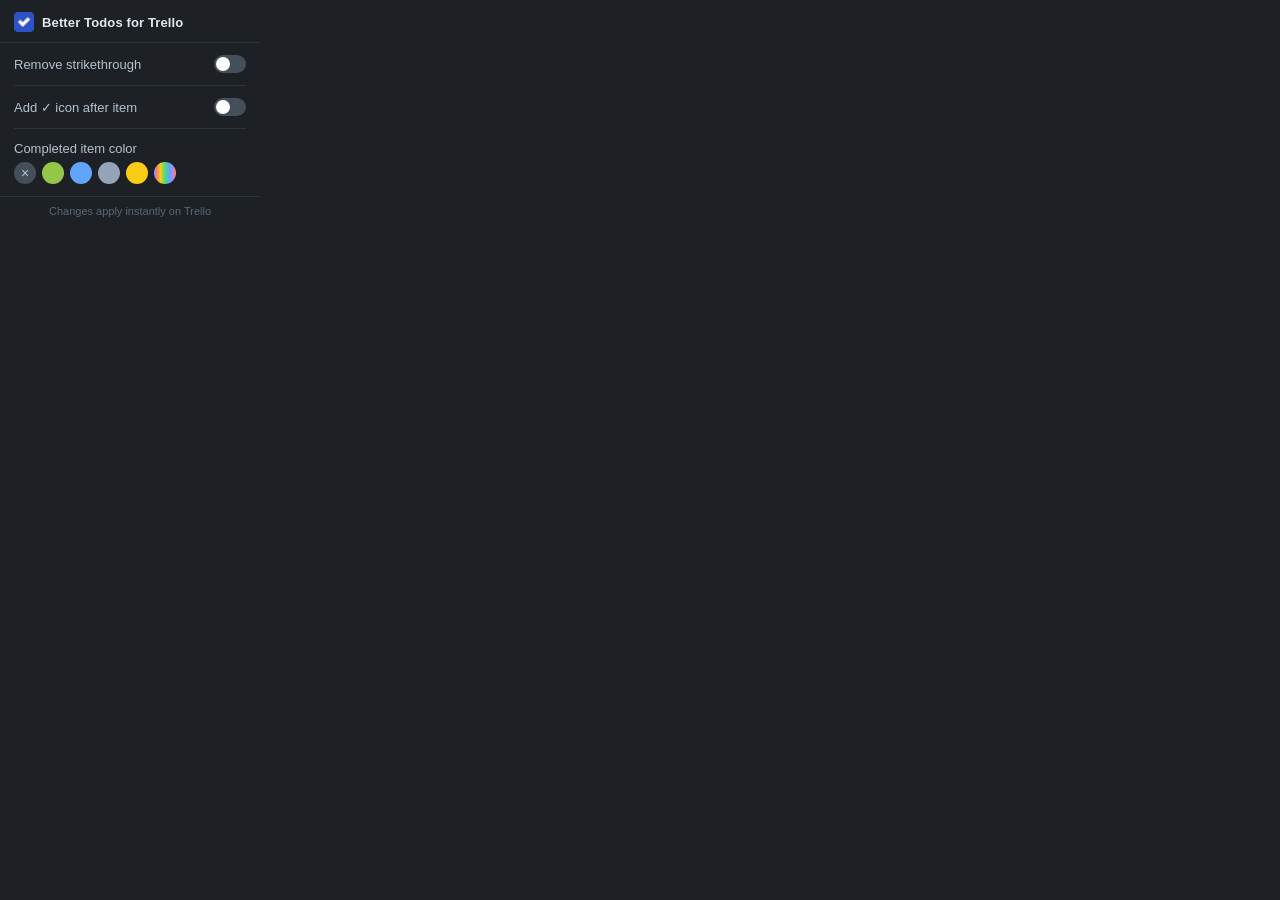
==== extension/popup.html @ e6802f70 "Remove Trello Power-Up, keep Chrome extension only" ====
<!doctype html>
<html lang="en">
    <head>
        <meta charset="utf-8" />
        <meta name="viewport" content="width=device-width, initial-scale=1" />
        <title>Better Todos for Trello</title>
        <style>
            *,
            *::before,
            *::after {
                box-sizing: border-box;
                margin: 0;
                padding: 0;
            }

            body {
                width: 260px;
                font-family:
                    ui-sans-serif,
                    -apple-system,
                    BlinkMacSystemFont,
                    'Segoe UI',
                    sans-serif;
                font-size: 13px;
                background: #1d2125;
                color: #b6c2cf;
            }

            header {
                display: flex;
                align-items: center;
                gap: 8px;
                padding: 12px 14px 10px;
                border-bottom: 1px solid #2c333a;
            }

            header img {
                width: 20px;
                height: 20px;
            }

            header h1 {
                font-size: 13px;
                font-weight: 600;
                color: #e2e8f0;
                letter-spacing: 0.01em;
            }

            .settings {
                padding: 0 14px;
                display: flex;
                flex-direction: column;
            }

            .row {
                display: flex;
                align-items: center;
                justify-content: space-between;
                gap: 10px;
                padding: 12px 0;
                border-bottom: 1px solid #2c333a;
            }

            .row:last-child {
                border-bottom: none;
            }

            .row > label:not(.toggle) {
                flex: 1;
                color: #b6c2cf;
                cursor: pointer;
                user-select: none;
            }

            /* Toggle switch */
            .toggle {
                position: relative;
                width: 32px;
                height: 18px;
                flex-shrink: 0;
            }
            .toggle input {
                opacity: 0;
                width: 0;
                height: 0;
                position: absolute;
            }
            .toggle-track {
                position: absolute;
                inset: 0;
                background: #454f59;
                border-radius: 18px;
                cursor: pointer;
                transition: background 0.2s;
            }
            .toggle-track::after {
                content: '';
                position: absolute;
                top: 2px;
                left: 2px;
                width: 14px;
                height: 14px;
                background: #fff;
                border-radius: 50%;
                transition: transform 0.2s;
            }
            .toggle input:checked + .toggle-track {
                background: #579dff;
            }
            .toggle input:checked + .toggle-track::after {
                transform: translateX(14px);
            }

            /* Color swatches */
            .color-row {
                flex-direction: column;
                align-items: flex-start;
                gap: 6px;
            }
            .color-row > label {
                margin-bottom: 0;
            }

            .swatches {
                display: flex;
                gap: 6px;
                flex-wrap: wrap;
            }

            .swatch {
                width: 22px;
                height: 22px;
                border-radius: 50%;
                border: 2px solid transparent;
                cursor: pointer;
                transition:
                    border-color 0.15s,
                    transform 0.15s;
            }
            .swatch:hover {
                transform: scale(1.15);
            }
            .swatch.active {
                border-color: #fff;
            }
            .swatch[data-color=''] {
                background: #454f59;
                position: relative;
            }
            .swatch[data-color='']::after {
                content: '×';
                position: absolute;
                inset: 0;
                display: flex;
                align-items: center;
                justify-content: center;
                font-size: 14px;
                color: #b6c2cf;
                line-height: 1;
                display: grid;
                place-items: center;
            }

            .swatch-custom {
                background: linear-gradient(
                    to right,
                    #f87171,
                    #facc15,
                    #4ade80,
                    #60a5fa,
                    #c084fc
                );
                position: relative;
                overflow: hidden;
            }
            .swatch-custom input[type='color'] {
                position: absolute;
                inset: 0;
                opacity: 0;
                width: 100%;
                height: 100%;
                cursor: pointer;
                border: none;
                padding: 0;
            }

            footer {
                padding: 8px 14px;
                border-top: 1px solid #2c333a;
                font-size: 11px;
                color: #596773;
                text-align: center;
            }

            #saved {
                display: none;
                font-size: 11px;
                color: #579dff;
                text-align: center;
                padding: 8px 14px;
            }
        </style>
    </head>
    <body>
        <header>
            <img src="icons/icon-16.png" alt="" />
            <h1>Better Todos for Trello</h1>
        </header>

        <div class="settings">
            <div class="row">
                <label for="noStrikethrough">Remove strikethrough</label>
                <label class="toggle">
                    <input type="checkbox" id="noStrikethrough" />
                    <span class="toggle-track"></span>
                </label>
            </div>

            <div class="row">
                <label for="showCheckIcon">Add ✓ icon after item</label>
                <label class="toggle">
                    <input type="checkbox" id="showCheckIcon" />
                    <span class="toggle-track"></span>
                </label>
            </div>

            <div class="row color-row">
                <label>Completed item color</label>
                <div class="swatches">
                    <div class="swatch" data-color="" title="Default"></div>
                    <div
                        class="swatch"
                        data-color="#94c748"
                        style="background: #94c748"
                        title="Green"></div>
                    <div
                        class="swatch"
                        data-color="#60a5fa"
                        style="background: #60a5fa"
                        title="Blue"></div>
                    <div
                        class="swatch"
                        data-color="#94a3b8"
                        style="background: #94a3b8"
                        title="Grey"></div>
                    <div
                        class="swatch"
                        data-color="#facc15"
                        style="background: #facc15"
                        title="Yellow"></div>
                    <div
                        class="swatch swatch-custom"
                        title="Custom color"
                        id="customSwatch">
                        <input type="color" id="customColor" value="#94c748" />
                    </div>
                </div>
            </div>
        </div>

        <div id="saved">Saved</div>

        <footer>Changes apply instantly on Trello</footer>

        <script src="popup.js"></script>
    </body>
</html>
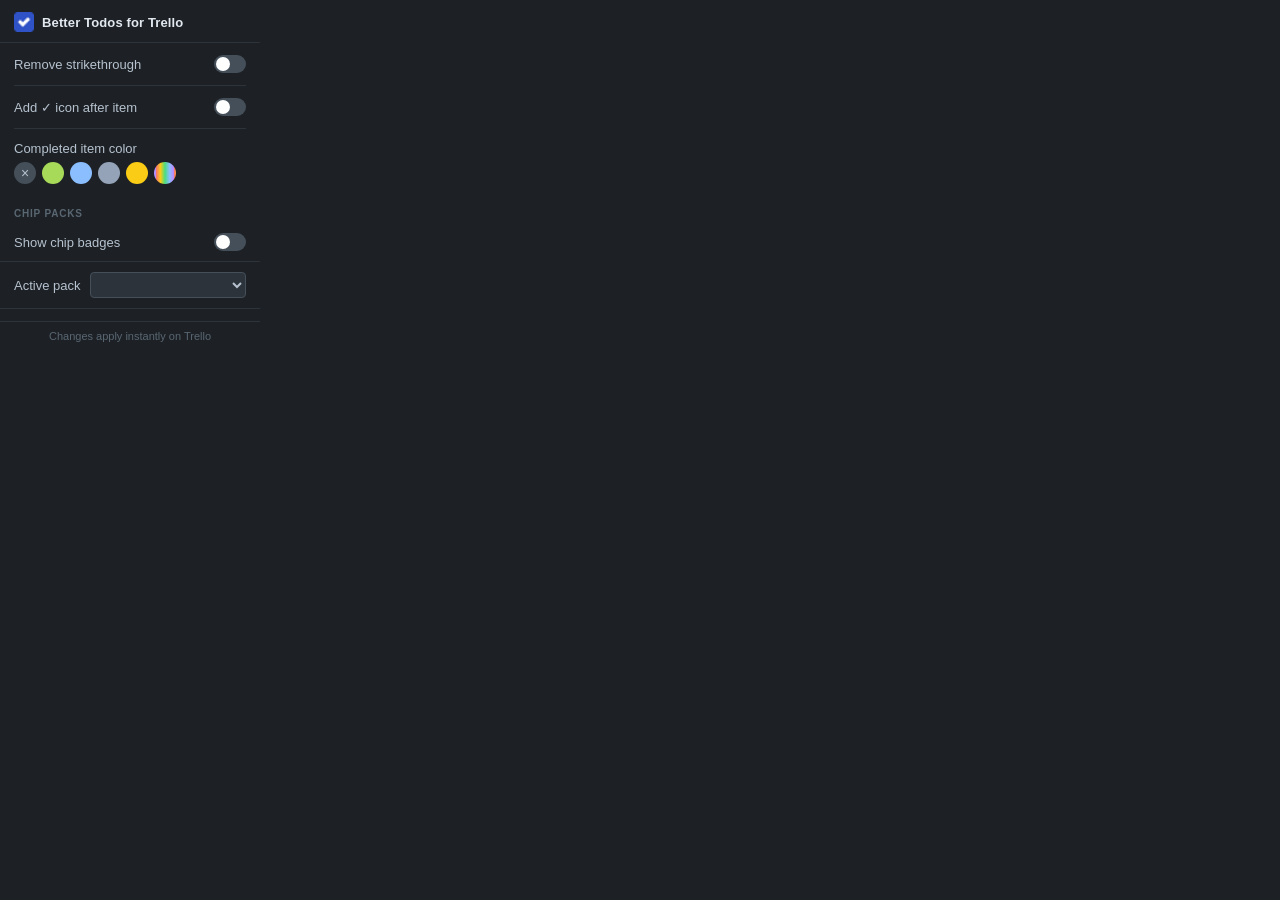
==== commit 001ab796: "Add chip packs feature - Add chips.json with QA, Agile, and Opinion packs - Detect [tag] syntax in t" ====
--- a/extension/popup.html
+++ b/extension/popup.html
@@ -4,202 +4,7 @@
         <meta charset="utf-8" />
         <meta name="viewport" content="width=device-width, initial-scale=1" />
         <title>Better Todos for Trello</title>
-        <style>
-            *,
-            *::before,
-            *::after {
-                box-sizing: border-box;
-                margin: 0;
-                padding: 0;
-            }
-
-            body {
-                width: 260px;
-                font-family:
-                    ui-sans-serif,
-                    -apple-system,
-                    BlinkMacSystemFont,
-                    'Segoe UI',
-                    sans-serif;
-                font-size: 13px;
-                background: #1d2125;
-                color: #b6c2cf;
-            }
-
-            header {
-                display: flex;
-                align-items: center;
-                gap: 8px;
-                padding: 12px 14px 10px;
-                border-bottom: 1px solid #2c333a;
-            }
-
-            header img {
-                width: 20px;
-                height: 20px;
-            }
-
-            header h1 {
-                font-size: 13px;
-                font-weight: 600;
-                color: #e2e8f0;
-                letter-spacing: 0.01em;
-            }
-
-            .settings {
-                padding: 0 14px;
-                display: flex;
-                flex-direction: column;
-            }
-
-            .row {
-                display: flex;
-                align-items: center;
-                justify-content: space-between;
-                gap: 10px;
-                padding: 12px 0;
-                border-bottom: 1px solid #2c333a;
-            }
-
-            .row:last-child {
-                border-bottom: none;
-            }
-
-            .row > label:not(.toggle) {
-                flex: 1;
-                color: #b6c2cf;
-                cursor: pointer;
-                user-select: none;
-            }
-
-            /* Toggle switch */
-            .toggle {
-                position: relative;
-                width: 32px;
-                height: 18px;
-                flex-shrink: 0;
-            }
-            .toggle input {
-                opacity: 0;
-                width: 0;
-                height: 0;
-                position: absolute;
-            }
-            .toggle-track {
-                position: absolute;
-                inset: 0;
-                background: #454f59;
-                border-radius: 18px;
-                cursor: pointer;
-                transition: background 0.2s;
-            }
-            .toggle-track::after {
-                content: '';
-                position: absolute;
-                top: 2px;
-                left: 2px;
-                width: 14px;
-                height: 14px;
-                background: #fff;
-                border-radius: 50%;
-                transition: transform 0.2s;
-            }
-            .toggle input:checked + .toggle-track {
-                background: #579dff;
-            }
-            .toggle input:checked + .toggle-track::after {
-                transform: translateX(14px);
-            }
-
-            /* Color swatches */
-            .color-row {
-                flex-direction: column;
-                align-items: flex-start;
-                gap: 6px;
-            }
-            .color-row > label {
-                margin-bottom: 0;
-            }
-
-            .swatches {
-                display: flex;
-                gap: 6px;
-                flex-wrap: wrap;
-            }
-
-            .swatch {
-                width: 22px;
-                height: 22px;
-                border-radius: 50%;
-                border: 2px solid transparent;
-                cursor: pointer;
-                transition:
-                    border-color 0.15s,
-                    transform 0.15s;
-            }
-            .swatch:hover {
-                transform: scale(1.15);
-            }
-            .swatch.active {
-                border-color: #fff;
-            }
-            .swatch[data-color=''] {
-                background: #454f59;
-                position: relative;
-            }
-            .swatch[data-color='']::after {
-                content: '×';
-                position: absolute;
-                inset: 0;
-                display: flex;
-                align-items: center;
-                justify-content: center;
-                font-size: 14px;
-                color: #b6c2cf;
-                line-height: 1;
-                display: grid;
-                place-items: center;
-            }
-
-            .swatch-custom {
-                background: linear-gradient(
-                    to right,
-                    #f87171,
-                    #facc15,
-                    #4ade80,
-                    #60a5fa,
-                    #c084fc
-                );
-                position: relative;
-                overflow: hidden;
-            }
-            .swatch-custom input[type='color'] {
-                position: absolute;
-                inset: 0;
-                opacity: 0;
-                width: 100%;
-                height: 100%;
-                cursor: pointer;
-                border: none;
-                padding: 0;
-            }
-
-            footer {
-                padding: 8px 14px;
-                border-top: 1px solid #2c333a;
-                font-size: 11px;
-                color: #596773;
-                text-align: center;
-            }
-
-            #saved {
-                display: none;
-                font-size: 11px;
-                color: #579dff;
-                text-align: center;
-                padding: 8px 14px;
-            }
-        </style>
+        <link rel="stylesheet" href="popup.css" />
     </head>
     <body>
         <header>
@@ -230,13 +35,13 @@
                     <div class="swatch" data-color="" title="Default"></div>
                     <div
                         class="swatch"
-                        data-color="#94c748"
-                        style="background: #94c748"
+                        data-color="#a6da58"
+                        style="background: #a6da58"
                         title="Green"></div>
                     <div
                         class="swatch"
-                        data-color="#60a5fa"
-                        style="background: #60a5fa"
+                        data-color="#8abeff"
+                        style="background: #8abeff"
                         title="Blue"></div>
                     <div
                         class="swatch"
@@ -252,11 +57,28 @@
                         class="swatch swatch-custom"
                         title="Custom color"
                         id="customSwatch">
-                        <input type="color" id="customColor" value="#94c748" />
+                        <input type="color" id="customColor" value="#a6da58" />
                     </div>
                 </div>
             </div>
         </div>
+
+        <div class="section-heading">Chip Packs</div>
+
+        <div class="chip-pack-row">
+            <label for="chipsEnabled">Show chip badges</label>
+            <label class="toggle">
+                <input type="checkbox" id="chipsEnabled" />
+                <span class="toggle-track"></span>
+            </label>
+        </div>
+
+        <div class="chip-pack-row">
+            <label for="chipPack">Active pack</label>
+            <select id="chipPack"></select>
+        </div>
+
+        <div class="chip-list" id="chipList"></div>
 
         <div id="saved">Saved</div>
 
--- a/extension/popup.css
+++ b/extension/popup.css
@@ -0,0 +1,316 @@
+*,
+*::before,
+*::after {
+    box-sizing: border-box;
+    margin: 0;
+    padding: 0;
+}
+
+body {
+    width: 260px;
+    font-family:
+        ui-sans-serif,
+        -apple-system,
+        BlinkMacSystemFont,
+        'Segoe UI',
+        sans-serif;
+    font-size: 13px;
+    background: #1d2125;
+    color: #b6c2cf;
+}
+
+header {
+    display: flex;
+    align-items: center;
+    gap: 8px;
+    padding: 12px 14px 10px;
+    border-bottom: 1px solid #2c333a;
+}
+
+header img {
+    width: 20px;
+    height: 20px;
+}
+
+header h1 {
+    font-size: 13px;
+    font-weight: 600;
+    color: #e2e8f0;
+    letter-spacing: 0.01em;
+}
+
+.settings {
+    padding: 0 14px;
+    display: flex;
+    flex-direction: column;
+}
+
+.row {
+    display: flex;
+    align-items: center;
+    justify-content: space-between;
+    gap: 10px;
+    padding: 12px 0;
+    border-bottom: 1px solid #2c333a;
+}
+
+.row:last-child {
+    border-bottom: none;
+}
+
+.row > label:not(.toggle) {
+    flex: 1;
+    color: #b6c2cf;
+    cursor: pointer;
+    user-select: none;
+}
+
+/* Toggle switch */
+.toggle {
+    position: relative;
+    width: 32px;
+    height: 18px;
+    flex-shrink: 0;
+}
+
+.toggle input {
+    opacity: 0;
+    width: 0;
+    height: 0;
+    position: absolute;
+}
+
+.toggle-track {
+    position: absolute;
+    inset: 0;
+    background: #454f59;
+    border-radius: 18px;
+    cursor: pointer;
+    transition: background 0.2s;
+}
+
+.toggle-track::after {
+    content: '';
+    position: absolute;
+    top: 2px;
+    left: 2px;
+    width: 14px;
+    height: 14px;
+    background: #fff;
+    border-radius: 50%;
+    transition: transform 0.2s;
+}
+
+.toggle input:checked + .toggle-track {
+    background: #579dff;
+}
+
+.toggle input:checked + .toggle-track::after {
+    transform: translateX(14px);
+}
+
+/* Color swatches */
+.color-row {
+    flex-direction: column;
+    align-items: flex-start;
+    gap: 6px;
+}
+
+.color-row > label {
+    margin-bottom: 0;
+}
+
+.swatches {
+    display: flex;
+    gap: 6px;
+    flex-wrap: wrap;
+}
+
+.swatch {
+    width: 22px;
+    height: 22px;
+    border-radius: 50%;
+    border: 2px solid transparent;
+    cursor: pointer;
+    transition:
+        border-color 0.15s,
+        transform 0.15s;
+}
+
+.swatch:hover {
+    transform: scale(1.15);
+}
+
+.swatch.active {
+    border-color: #fff;
+}
+
+.swatch[data-color=''] {
+    background: #454f59;
+    position: relative;
+}
+
+.swatch[data-color='']::after {
+    content: '×';
+    position: absolute;
+    inset: 0;
+    display: grid;
+    place-items: center;
+    font-size: 14px;
+    color: #b6c2cf;
+    line-height: 1;
+}
+
+.swatch-custom {
+    background: linear-gradient(
+        to right,
+        #f87171,
+        #facc15,
+        #4ade80,
+        #8abeff,
+        #c084fc
+    );
+    position: relative;
+    overflow: hidden;
+}
+
+.swatch-custom input[type='color'] {
+    position: absolute;
+    inset: 0;
+    opacity: 0;
+    width: 100%;
+    height: 100%;
+    cursor: pointer;
+    border: none;
+    padding: 0;
+}
+
+footer {
+    padding: 8px 14px;
+    border-top: 1px solid #2c333a;
+    font-size: 11px;
+    color: #596773;
+    text-align: center;
+}
+
+#saved {
+    display: none;
+    font-size: 11px;
+    color: #579dff;
+    text-align: center;
+    padding: 8px 14px;
+}
+
+/* Chip section */
+.section-heading {
+    font-size: 10px;
+    font-weight: 700;
+    letter-spacing: 0.08em;
+    text-transform: uppercase;
+    color: #596773;
+    padding: 12px 14px 4px;
+}
+
+.chip-pack-row {
+    display: flex;
+    align-items: center;
+    justify-content: space-between;
+    gap: 10px;
+    padding: 10px 14px;
+    border-bottom: 1px solid #2c333a;
+}
+
+.chip-pack-row > label {
+    color: #b6c2cf;
+    white-space: nowrap;
+}
+
+#chipPack {
+    flex: 1;
+    background: #2c333a;
+    color: #b6c2cf;
+    border: 1px solid #454f59;
+    border-radius: 4px;
+    padding: 4px 6px;
+    font-size: 12px;
+    cursor: pointer;
+    text-align: right;
+}
+
+#chipPack:focus {
+    outline: 2px solid #579dff;
+    outline-offset: 1px;
+}
+
+.chip-list {
+    padding: 4px 14px 8px;
+}
+
+.chip-list-row {
+    display: flex;
+    align-items: center;
+    gap: 8px;
+    padding: 5px 0;
+    border-bottom: 1px solid #2c333a;
+}
+
+.chip-list-row:last-child {
+    border-bottom: none;
+}
+
+.chip-preview {
+    display: inline-flex;
+    align-items: center;
+    padding: 1px 8px;
+    border-radius: 20px;
+    font-size: 11px;
+    font-weight: 700;
+    line-height: 1.6;
+    letter-spacing: 0.03em;
+    min-width: 56px;
+    justify-content: center;
+}
+
+.chip-color-btn {
+    position: relative;
+    width: 20px;
+    height: 20px;
+    border-radius: 50%;
+    border: 2px solid transparent;
+    cursor: pointer;
+    flex-shrink: 0;
+    transition:
+        border-color 0.15s,
+        transform 0.15s;
+    margin-left: auto;
+}
+
+.chip-color-btn:hover {
+    transform: scale(1.15);
+    border-color: #fff;
+}
+
+.chip-color-btn input[type='color'] {
+    position: absolute;
+    inset: 0;
+    opacity: 0;
+    width: 100%;
+    height: 100%;
+    cursor: pointer;
+    border: none;
+    padding: 0;
+}
+
+.chip-reset {
+    background: none;
+    border: none;
+    color: #596773;
+    font-size: 11px;
+    cursor: pointer;
+    padding: 0;
+    flex-shrink: 0;
+}
+
+.chip-reset:hover {
+    color: #b6c2cf;
+}
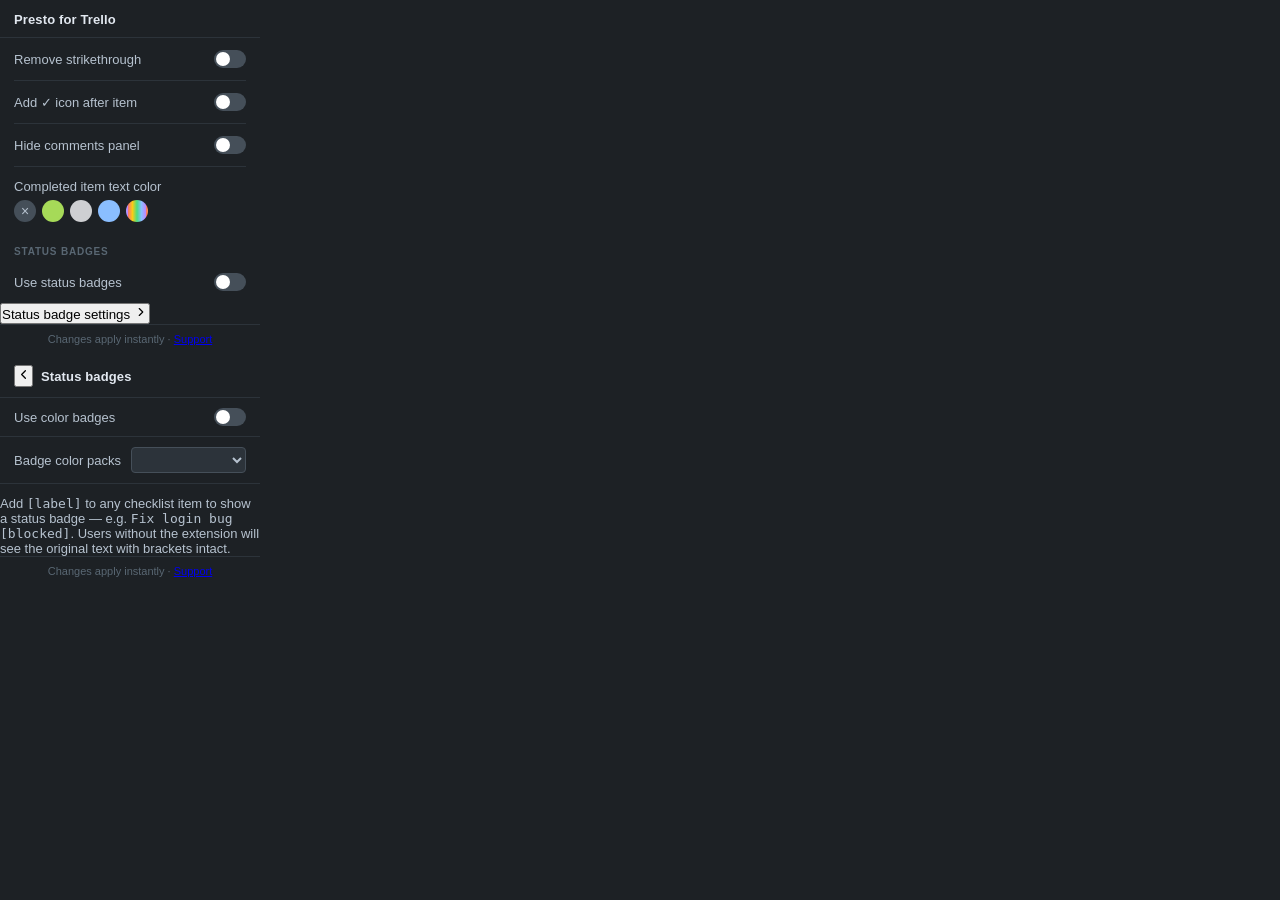
==== commit c973a928: "Fix support links: /better-todos → /presto" ====
--- a/extension/popup.html
+++ b/extension/popup.html
@@ -3,86 +3,187 @@
     <head>
         <meta charset="utf-8" />
         <meta name="viewport" content="width=device-width, initial-scale=1" />
-        <title>Better Todos for Trello</title>
+        <title>Presto for Trello</title>
         <link rel="stylesheet" href="popup.css" />
     </head>
     <body>
-        <header>
-            <img src="icons/icon-16.png" alt="" />
-            <h1>Better Todos for Trello</h1>
-        </header>
+        <div id="popup-container">
+            <!-- ─── Main view ──────────────────────────────────── -->
+            <div id="view-main" class="view">
+                <header>
+                    <h1>Presto for Trello</h1>
+                </header>
 
-        <div class="settings">
-            <div class="row">
-                <label for="noStrikethrough">Remove strikethrough</label>
-                <label class="toggle">
-                    <input type="checkbox" id="noStrikethrough" />
-                    <span class="toggle-track"></span>
-                </label>
+                <div class="settings">
+                    <div class="row">
+                        <label for="noStrikethrough"
+                            >Remove strikethrough</label
+                        >
+                        <label class="toggle">
+                            <input type="checkbox" id="noStrikethrough" />
+                            <span class="toggle-track"></span>
+                        </label>
+                    </div>
+
+                    <div class="row">
+                        <label for="showCheckIcon">Add ✓ icon after item</label>
+                        <label class="toggle">
+                            <input type="checkbox" id="showCheckIcon" />
+                            <span class="toggle-track"></span>
+                        </label>
+                    </div>
+
+                    <div class="row">
+                        <label for="hideComments">Hide comments panel</label>
+                        <label class="toggle">
+                            <input type="checkbox" id="hideComments" />
+                            <span class="toggle-track"></span>
+                        </label>
+                    </div>
+
+                    <div class="row color-row">
+                        <label>Completed item text color</label>
+                        <div class="swatches">
+                            <div
+                                class="swatch"
+                                data-color=""
+                                title="Default"></div>
+                            <div
+                                class="swatch"
+                                data-color="#a6da58"
+                                style="background: #a6da58"
+                                title="Green"></div>
+                            <div
+                                class="swatch"
+                                data-color="#cecfd2"
+                                style="background: #cecfd2"
+                                title="Grey"></div>
+                            <div
+                                class="swatch"
+                                data-color="#8abeff"
+                                style="background: #8abeff"
+                                title="Blue"></div>
+                            <label
+                                class="swatch swatch-custom"
+                                title="Custom color"
+                                id="customSwatch"
+                                data-color="__custom__">
+                                <input
+                                    type="color"
+                                    id="customColor"
+                                    value="#a6da58" />
+                            </label>
+                        </div>
+                    </div>
+                </div>
+
+                <div class="section-heading"> Status badges </div>
+
+                <div class="settings">
+                    <div class="row">
+                        <label for="chipsEnabled">Use status badges</label>
+                        <label class="toggle">
+                            <input type="checkbox" id="chipsEnabled" />
+                            <span class="toggle-track"></span>
+                        </label>
+                    </div>
+                </div>
+
+                <div id="badgesNavRow">
+                    <button
+                        id="btn-badges"
+                        class="nav-row"
+                        aria-label="Open status badges settings">
+                        <span class="nav-row-label">Status badge settings</span>
+                        <svg
+                            xmlns="http://www.w3.org/2000/svg"
+                            width="14"
+                            height="14"
+                            viewBox="0 0 24 24"
+                            fill="none"
+                            stroke="currentColor"
+                            stroke-width="2"
+                            stroke-linecap="round"
+                            stroke-linejoin="round"
+                            aria-hidden="true">
+                            <polyline points="9 18 15 12 9 6" />
+                        </svg>
+                    </button>
+                </div>
+
+                <footer
+                    >Changes apply instantly &middot;
+                    <a
+                        href="https://www.mcdon.co/presto"
+                        target="_blank"
+                        rel="noopener noreferrer"
+                        >Support</a
+                    ></footer
+                >
             </div>
 
-            <div class="row">
-                <label for="showCheckIcon">Add ✓ icon after item</label>
-                <label class="toggle">
-                    <input type="checkbox" id="showCheckIcon" />
-                    <span class="toggle-track"></span>
-                </label>
-            </div>
+            <!-- ─── Badges view ────────────────────────────────── -->
+            <div id="view-badges" class="view hidden">
+                <header>
+                    <button
+                        id="btn-back"
+                        class="icon-btn"
+                        title="Back"
+                        aria-label="Go back">
+                        <svg
+                            xmlns="http://www.w3.org/2000/svg"
+                            width="15"
+                            height="15"
+                            viewBox="0 0 24 24"
+                            fill="none"
+                            stroke="currentColor"
+                            stroke-width="2"
+                            stroke-linecap="round"
+                            stroke-linejoin="round"
+                            aria-hidden="true">
+                            <polyline points="15 18 9 12 15 6" />
+                        </svg>
+                    </button>
+                    <h1>Status badges</h1>
+                </header>
 
-            <div class="row color-row">
-                <label>Completed item color</label>
-                <div class="swatches">
-                    <div class="swatch" data-color="" title="Default"></div>
-                    <div
-                        class="swatch"
-                        data-color="#a6da58"
-                        style="background: #a6da58"
-                        title="Green"></div>
-                    <div
-                        class="swatch"
-                        data-color="#8abeff"
-                        style="background: #8abeff"
-                        title="Blue"></div>
-                    <div
-                        class="swatch"
-                        data-color="#94a3b8"
-                        style="background: #94a3b8"
-                        title="Grey"></div>
-                    <div
-                        class="swatch"
-                        data-color="#facc15"
-                        style="background: #facc15"
-                        title="Yellow"></div>
-                    <div
-                        class="swatch swatch-custom"
-                        title="Custom color"
-                        id="customSwatch">
-                        <input type="color" id="customColor" value="#a6da58" />
+                <div class="chip-pack-row">
+                    <label for="chipColorsEnabled">Use color badges</label>
+                    <label class="toggle">
+                        <input type="checkbox" id="chipColorsEnabled" />
+                        <span class="toggle-track"></span>
+                    </label>
+                </div>
+
+                <div id="colorBadgesSection">
+                    <div class="chip-pack-row">
+                        <label for="chipPack">Badge color packs</label>
+                        <select id="chipPack"></select>
                     </div>
+
+                    <div class="chip-list" id="chipList"></div>
                 </div>
+
+                <p class="hint hint-divider"
+                    >Add <code>[label]</code> to any checklist item to show a
+                    status badge — e.g. <code>Fix login bug [blocked]</code>.
+                    Users without the extension will see the original text with
+                    brackets intact.</p
+                >
+
+                <footer
+                    >Changes apply instantly &middot;
+                    <a
+                        href="https://www.mcdon.co/presto"
+                        target="_blank"
+                        rel="noopener noreferrer"
+                        >Support</a
+                    ></footer
+                >
             </div>
         </div>
 
-        <div class="section-heading">Chip Packs</div>
-
-        <div class="chip-pack-row">
-            <label for="chipsEnabled">Show chip badges</label>
-            <label class="toggle">
-                <input type="checkbox" id="chipsEnabled" />
-                <span class="toggle-track"></span>
-            </label>
-        </div>
-
-        <div class="chip-pack-row">
-            <label for="chipPack">Active pack</label>
-            <select id="chipPack"></select>
-        </div>
-
-        <div class="chip-list" id="chipList"></div>
-
         <div id="saved">Saved</div>
-
-        <footer>Changes apply instantly on Trello</footer>
 
         <script src="popup.js"></script>
     </body>
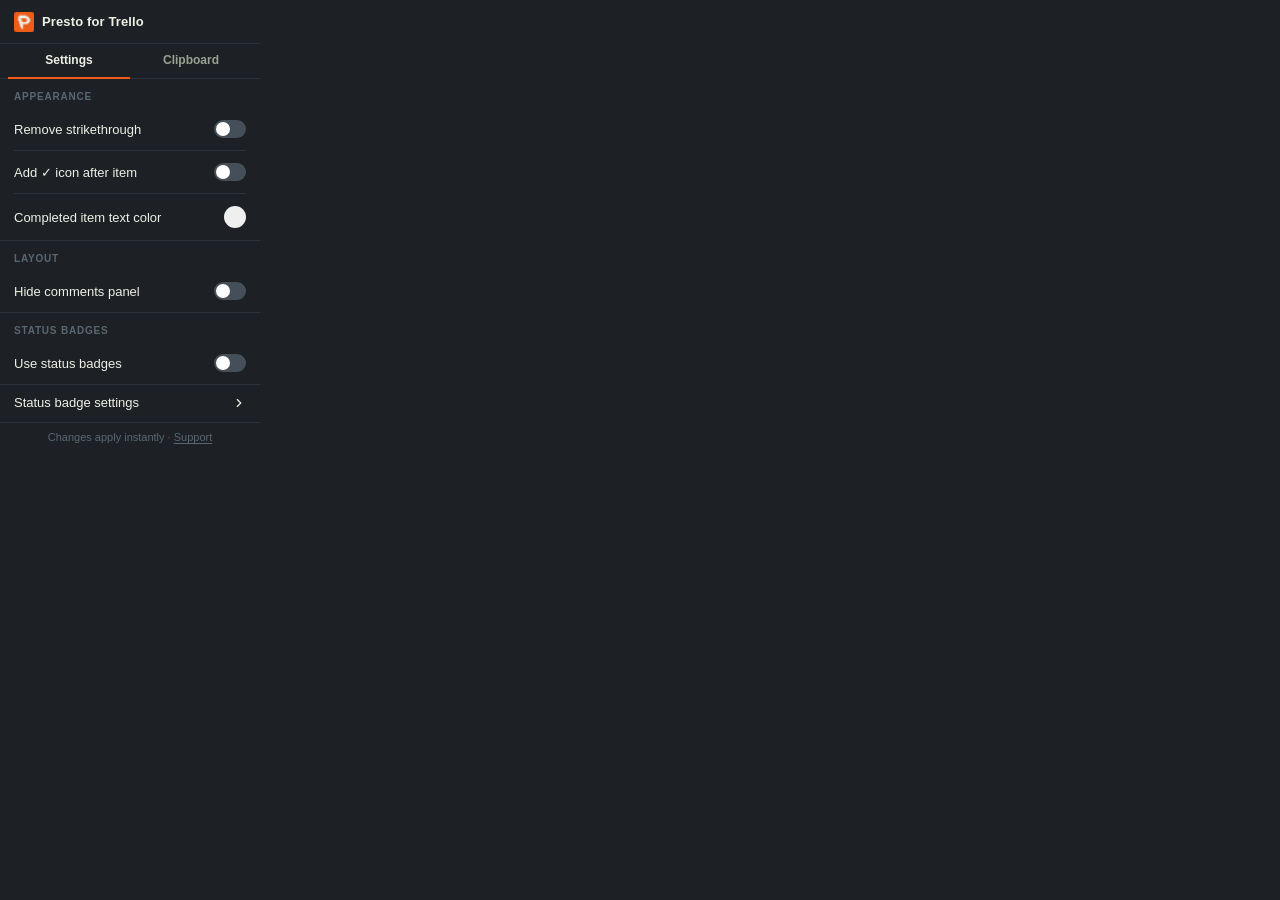
==== commit 313a4ce7: "Add Presto clipboard and polish popup branding for v1.3.41. Ship card-scoped copy/paste between chec" ====
--- a/extension/popup.html
+++ b/extension/popup.html
@@ -8,108 +8,181 @@
     </head>
     <body>
         <div id="popup-container">
-            <!-- ─── Main view ──────────────────────────────────── -->
-            <div id="view-main" class="view">
+            <div id="popup-chrome">
                 <header>
+                    <img
+                        class="header-logo"
+                        src="icons/icon-16.png"
+                        width="20"
+                        height="20"
+                        alt=""
+                        aria-hidden="true" />
                     <h1>Presto for Trello</h1>
+                    <span
+                        id="ext-version"
+                        class="ext-version"
+                        aria-label="Extension version"></span>
                 </header>
 
-                <div class="settings">
-                    <div class="row">
-                        <label for="noStrikethrough"
-                            >Remove strikethrough</label
-                        >
-                        <label class="toggle">
-                            <input type="checkbox" id="noStrikethrough" />
-                            <span class="toggle-track"></span>
-                        </label>
-                    </div>
-
-                    <div class="row">
-                        <label for="showCheckIcon">Add ✓ icon after item</label>
-                        <label class="toggle">
-                            <input type="checkbox" id="showCheckIcon" />
-                            <span class="toggle-track"></span>
-                        </label>
-                    </div>
-
-                    <div class="row">
-                        <label for="hideComments">Hide comments panel</label>
-                        <label class="toggle">
-                            <input type="checkbox" id="hideComments" />
-                            <span class="toggle-track"></span>
-                        </label>
-                    </div>
-
-                    <div class="row color-row">
-                        <label>Completed item text color</label>
-                        <div class="swatches">
+                <nav class="popup-tabs" role="tablist" aria-label="Popup sections">
+                    <button
+                        type="button"
+                        id="tab-settings"
+                        class="popup-tab active"
+                        role="tab"
+                        aria-selected="true"
+                        aria-controls="view-main">
+                        Settings
+                    </button>
+                    <button
+                        type="button"
+                        id="tab-clipboard"
+                        class="popup-tab"
+                        role="tab"
+                        aria-selected="false"
+                        aria-controls="view-clipboard">
+                        Clipboard
+                        <span
+                            id="pt-staged-count"
+                            class="pt-staged-count tab-count"
+                            hidden></span>
+                    </button>
+                </nav>
+            </div>
+
+            <!-- ─── Settings view ──────────────────────────────── -->
+            <div
+                id="view-main"
+                class="view"
+                role="tabpanel"
+                aria-labelledby="tab-settings">
+                <section class="feature-section" aria-labelledby="heading-appearance">
+                    <div class="section-heading" id="heading-appearance"
+                        >Appearance</div
+                    >
+                    <div class="settings">
+                        <div class="row">
+                            <label for="noStrikethrough"
+                                >Remove strikethrough</label
+                            >
+                            <label class="toggle">
+                                <input type="checkbox" id="noStrikethrough" />
+                                <span class="toggle-track"></span>
+                            </label>
+                        </div>
+
+                        <div class="row">
+                            <label for="showCheckIcon"
+                                >Add ✓ icon after item</label
+                            >
+                            <label class="toggle">
+                                <input type="checkbox" id="showCheckIcon" />
+                                <span class="toggle-track"></span>
+                            </label>
+                        </div>
+
+                        <div class="row color-row">
+                            <label>Completed item text color</label>
+                            <div class="color-control">
+                                <button
+                                    type="button"
+                                    class="swatch color-preview"
+                                    id="colorPreview"
+                                    title="Change color"
+                                    aria-label="Change completed item color"
+                                    aria-expanded="false"
+                                    aria-controls="colorPickerPanel"></button>
+                            </div>
                             <div
-                                class="swatch"
-                                data-color=""
-                                title="Default"></div>
-                            <div
-                                class="swatch"
-                                data-color="#a6da58"
-                                style="background: #a6da58"
-                                title="Green"></div>
-                            <div
-                                class="swatch"
-                                data-color="#cecfd2"
-                                style="background: #cecfd2"
-                                title="Grey"></div>
-                            <div
-                                class="swatch"
-                                data-color="#8abeff"
-                                style="background: #8abeff"
-                                title="Blue"></div>
-                            <label
-                                class="swatch swatch-custom"
-                                title="Custom color"
-                                id="customSwatch"
-                                data-color="__custom__">
-                                <input
-                                    type="color"
-                                    id="customColor"
-                                    value="#a6da58" />
+                                id="colorPickerPanel"
+                                class="color-picker-panel hidden">
+                                <div class="swatches">
+                                    <div
+                                        class="swatch"
+                                        data-color=""
+                                        title="Default"></div>
+                                    <div
+                                        class="swatch"
+                                        data-color="#a6da58"
+                                        style="background: #a6da58"
+                                        title="Green"></div>
+                                    <div
+                                        class="swatch"
+                                        data-color="#cecfd2"
+                                        style="background: #cecfd2"
+                                        title="Gray"></div>
+                                    <div
+                                        class="swatch"
+                                        data-color="#8abeff"
+                                        style="background: #8abeff"
+                                        title="Blue"></div>
+                                    <button
+                                        type="button"
+                                        class="swatch swatch-custom"
+                                        title="Custom color"
+                                        id="customSwatch"
+                                        data-color="__custom__"
+                                        aria-label="Custom color"></button>
+                                </div>
+                            </div>
+                        </div>
+                    </div>
+                </section>
+
+                <section class="feature-section" aria-labelledby="heading-layout">
+                    <div class="section-heading" id="heading-layout">Layout</div>
+                    <div class="settings">
+                        <div class="row">
+                            <label for="hideComments"
+                                >Hide comments panel</label
+                            >
+                            <label class="toggle">
+                                <input type="checkbox" id="hideComments" />
+                                <span class="toggle-track"></span>
                             </label>
                         </div>
                     </div>
-                </div>
-
-                <div class="section-heading"> Status badges </div>
-
-                <div class="settings">
-                    <div class="row">
-                        <label for="chipsEnabled">Use status badges</label>
-                        <label class="toggle">
-                            <input type="checkbox" id="chipsEnabled" />
-                            <span class="toggle-track"></span>
-                        </label>
-                    </div>
-                </div>
-
-                <div id="badgesNavRow">
-                    <button
-                        id="btn-badges"
-                        class="nav-row"
-                        aria-label="Open status badges settings">
-                        <span class="nav-row-label">Status badge settings</span>
-                        <svg
-                            xmlns="http://www.w3.org/2000/svg"
-                            width="14"
-                            height="14"
-                            viewBox="0 0 24 24"
-                            fill="none"
-                            stroke="currentColor"
-                            stroke-width="2"
-                            stroke-linecap="round"
-                            stroke-linejoin="round"
-                            aria-hidden="true">
-                            <polyline points="9 18 15 12 9 6" />
-                        </svg>
-                    </button>
-                </div>
+                </section>
+
+                <section
+                    class="feature-section"
+                    aria-labelledby="heading-badges">
+                    <div class="section-heading" id="heading-badges"
+                        >Status badges</div
+                    >
+                    <div class="settings">
+                        <div class="row">
+                            <label for="chipsEnabled">Use status badges</label>
+                            <label class="toggle">
+                                <input type="checkbox" id="chipsEnabled" />
+                                <span class="toggle-track"></span>
+                            </label>
+                        </div>
+                    </div>
+                    <div id="badgesNavRow">
+                        <button
+                            id="btn-badges"
+                            class="nav-row"
+                            aria-label="Open status badges settings">
+                            <span class="nav-row-label"
+                                >Status badge settings</span
+                            >
+                            <svg
+                                xmlns="http://www.w3.org/2000/svg"
+                                width="14"
+                                height="14"
+                                viewBox="0 0 24 24"
+                                fill="none"
+                                stroke="currentColor"
+                                stroke-width="2"
+                                stroke-linecap="round"
+                                stroke-linejoin="round"
+                                aria-hidden="true">
+                                <polyline points="9 18 15 12 9 6" />
+                            </svg>
+                        </button>
+                    </div>
+                </section>
 
                 <footer
                     >Changes apply instantly &middot;
@@ -181,6 +254,43 @@
                     ></footer
                 >
             </div>
+
+            <!-- ─── Clipboard view ──────────────────────────────── -->
+            <div
+                id="view-clipboard"
+                class="view hidden"
+                role="tabpanel"
+                aria-labelledby="tab-clipboard">
+                <div id="pt-staged-section" class="pt-staged-panel">
+                    <p id="pt-staged-empty" class="hint"
+                        >On a Trello card, click the clipboard icon next to a
+                        checklist item, then
+                        <strong>Paste (N)</strong> on another checklist.</p
+                    >
+                    <div
+                        id="pt-staged-list"
+                        class="pt-staged-list hidden"></div>
+                    <div class="pt-staged-actions">
+                        <button
+                            type="button"
+                            id="pt-staged-clear"
+                            class="pt-staged-clear hidden"
+                            disabled
+                            >Clear all</button
+                        >
+                    </div>
+                </div>
+
+                <footer
+                    >Changes apply instantly &middot;
+                    <a
+                        href="https://www.mcdon.co/presto"
+                        target="_blank"
+                        rel="noopener noreferrer"
+                        >Support</a
+                    ></footer
+                >
+            </div>
         </div>
 
         <div id="saved">Saved</div>
--- a/extension/popup.css
+++ b/extension/popup.css
@@ -4,6 +4,13 @@
     box-sizing: border-box;
     margin: 0;
     padding: 0;
+}
+
+:root {
+    --pt-orange: #ef5c18;
+    --pt-orange-soft: rgba(239, 92, 24, 0.18);
+    --pt-cream: #eef0e5;
+    --pt-muted: #9aa193;
 }
 
 body {
@@ -16,27 +23,201 @@
         sans-serif;
     font-size: 13px;
     background: #1d2125;
-    color: #b6c2cf;
+    color: var(--pt-cream);
 }
 
 header {
     display: flex;
     align-items: center;
     gap: 8px;
-    padding: 12px 14px 10px;
+    padding: 0 14px;
+    height: 44px;
     border-bottom: 1px solid #2c333a;
 }
 
-header img {
+.header-logo {
     width: 20px;
     height: 20px;
+    flex-shrink: 0;
+    display: block;
 }
 
 header h1 {
     font-size: 13px;
     font-weight: 600;
-    color: #e2e8f0;
+    color: var(--pt-cream);
     letter-spacing: 0.01em;
+    flex: 1;
+}
+
+.ext-version {
+    font-size: 11px;
+    font-weight: 600;
+    color: var(--pt-muted);
+    font-variant-numeric: tabular-nums;
+    flex-shrink: 0;
+}
+
+.popup-tabs {
+    display: flex;
+    gap: 0;
+    padding: 0 8px;
+    border-bottom: 1px solid #2c333a;
+}
+
+.popup-tab {
+    flex: 1;
+    display: inline-flex;
+    align-items: center;
+    justify-content: center;
+    gap: 6px;
+    padding: 9px 8px 10px;
+    background: none;
+    border: none;
+    border-bottom: 2px solid transparent;
+    margin-bottom: -1px;
+    color: var(--pt-muted);
+    font-size: 12px;
+    font-weight: 600;
+    cursor: pointer;
+    transition:
+        color 0.15s,
+        border-color 0.15s;
+}
+
+.popup-tab:hover {
+    color: var(--pt-cream);
+}
+
+.popup-tab.active {
+    color: var(--pt-cream);
+    border-bottom-color: var(--pt-orange);
+}
+
+.tab-count {
+    min-width: 16px;
+    height: 16px;
+    padding: 0 5px;
+    border-radius: 8px;
+    background: var(--pt-orange-soft);
+    color: var(--pt-orange);
+    font-size: 10px;
+    font-weight: 700;
+    font-variant-numeric: tabular-nums;
+    line-height: 16px;
+    text-align: center;
+}
+
+.tab-count.hidden,
+.tab-count[hidden] {
+    display: none !important;
+}
+
+/* View navigation */
+.hidden {
+    display: none !important;
+}
+
+.icon-btn {
+    background: none;
+    border: none;
+    color: #596773;
+    cursor: pointer;
+    padding: 4px;
+    border-radius: 4px;
+    display: flex;
+    align-items: center;
+    justify-content: center;
+    flex-shrink: 0;
+    transition:
+        color 0.15s,
+        background 0.15s;
+}
+
+.icon-btn:hover {
+    color: var(--pt-cream);
+    background: #2c333a;
+}
+
+/* Main view chip toggle row */
+.main-row {
+    display: flex;
+    align-items: center;
+    justify-content: space-between;
+    gap: 12px;
+    padding: 16px 14px;
+    border-bottom: 1px solid #2c333a;
+}
+
+.main-label {
+    display: block;
+    color: var(--pt-cream);
+    font-weight: 500;
+    margin-bottom: 2px;
+}
+
+.main-sublabel {
+    display: block;
+    font-size: 11px;
+    color: #596773;
+}
+
+/* Nav row (chevron link to sub-view) */
+.nav-row {
+    display: flex;
+    align-items: center;
+    justify-content: space-between;
+    width: 100%;
+    padding: 10px 14px 12px;
+    background: none;
+    border: none;
+    border-top: 1px solid #2c333a;
+    color: var(--pt-cream);
+    cursor: pointer;
+    font-size: 13px;
+    text-align: left;
+    transition: background 0.15s;
+}
+
+.feature-section .nav-row {
+    border-top: 1px solid #2c333a;
+}
+
+.nav-row:hover {
+    background: #22272b;
+}
+
+.nav-row-label {
+    flex: 1;
+}
+
+.nav-row-count {
+    margin-right: 6px;
+    font-variant-numeric: tabular-nums;
+    color: var(--pt-orange);
+    font-weight: 700;
+    font-size: 12px;
+}
+
+.nav-row .pt-staged-count.hidden {
+    display: none;
+}
+
+/* Hint text below nav row */
+.hint {
+    padding: 8px 14px 4px;
+    font-size: 11px;
+    color: #596773;
+    line-height: 1.5;
+}
+
+.hint code {
+    background: #2c333a;
+    border-radius: 3px;
+    padding: 1px 4px;
+    font-family: ui-monospace, 'Cascadia Code', monospace;
+    font-size: 10px;
+    color: var(--pt-orange);
 }
 
 .settings {
@@ -60,7 +241,7 @@
 
 .row > label:not(.toggle) {
     flex: 1;
-    color: #b6c2cf;
+    color: var(--pt-cream);
     cursor: pointer;
     user-select: none;
 }
@@ -102,7 +283,7 @@
 }
 
 .toggle input:checked + .toggle-track {
-    background: #579dff;
+    background: var(--pt-orange);
 }
 
 .toggle input:checked + .toggle-track::after {
@@ -111,13 +292,43 @@
 
 /* Color swatches */
 .color-row {
-    flex-direction: column;
-    align-items: flex-start;
-    gap: 6px;
+    flex-wrap: wrap;
+    align-items: center;
+    gap: 8px 10px;
 }
 
 .color-row > label {
+    flex: 1;
+    min-width: 0;
     margin-bottom: 0;
+}
+
+.color-control {
+    display: flex;
+    align-items: center;
+    gap: 10px;
+    flex-shrink: 0;
+}
+
+.color-preview {
+    appearance: none;
+    padding: 0;
+    font: inherit;
+    box-shadow: 0 0 0 0 transparent;
+}
+
+.color-preview:hover {
+    transform: scale(1.15);
+    box-shadow: 0 0 0 2px var(--pt-orange-soft);
+}
+
+.color-preview.is-open {
+    border-color: #fff;
+    box-shadow: 0 0 0 2px var(--pt-orange);
+}
+
+.color-picker-panel {
+    flex-basis: 100%;
 }
 
 .swatches {
@@ -157,11 +368,12 @@
     display: grid;
     place-items: center;
     font-size: 14px;
-    color: #b6c2cf;
+    color: var(--pt-cream);
     line-height: 1;
 }
 
-.swatch-custom {
+button.swatch-custom {
+    appearance: none;
     background: linear-gradient(
         to right,
         #f87171,
@@ -172,6 +384,9 @@
     );
     position: relative;
     overflow: hidden;
+    cursor: pointer;
+    padding: 0;
+    font: inherit;
 }
 
 .swatch-custom input[type='color'] {
@@ -193,22 +408,64 @@
     text-align: center;
 }
 
+footer a {
+    color: #596773;
+    text-underline-offset: 2px;
+}
+
+footer a:hover {
+    color: var(--pt-cream);
+}
+
+.hint-divider {
+    border-top: 1px solid #2c333a;
+    padding-top: 10px;
+    margin-top: 2px;
+}
+
 #saved {
     display: none;
     font-size: 11px;
-    color: #579dff;
+    color: var(--pt-orange);
     text-align: center;
     padding: 8px 14px;
 }
 
-/* Chip section */
+/* Feature sections (Appearance, Layout, Status badges, Clipboard) */
+.feature-section {
+    border-top: 1px solid #2c333a;
+}
+
+.feature-section:first-of-type {
+    border-top: none;
+}
+
 .section-heading {
+    display: flex;
+    align-items: center;
+    justify-content: space-between;
     font-size: 10px;
     font-weight: 700;
     letter-spacing: 0.08em;
     text-transform: uppercase;
     color: #596773;
-    padding: 12px 14px 4px;
+    padding: 12px 14px 6px;
+}
+
+.feature-section .section-heading {
+    border-top: none;
+}
+
+.chip-preview-inline {
+    display: inline-flex;
+    align-items: center;
+    padding: 1px 8px;
+    border-radius: 20px;
+    font-size: 11px;
+    font-weight: 700;
+    line-height: 1.6;
+    letter-spacing: 0.03em;
+    text-transform: none;
 }
 
 .chip-pack-row {
@@ -221,14 +478,14 @@
 }
 
 .chip-pack-row > label {
-    color: #b6c2cf;
+    color: var(--pt-cream);
     white-space: nowrap;
 }
 
 #chipPack {
     flex: 1;
     background: #2c333a;
-    color: #b6c2cf;
+    color: var(--pt-cream);
     border: 1px solid #454f59;
     border-radius: 4px;
     padding: 4px 6px;
@@ -238,7 +495,7 @@
 }
 
 #chipPack:focus {
-    outline: 2px solid #579dff;
+    outline: 2px solid var(--pt-orange);
     outline-offset: 1px;
 }
 
@@ -312,5 +569,81 @@
 }
 
 .chip-reset:hover {
-    color: #b6c2cf;
-}
+    color: var(--pt-cream);
+}
+
+/* Clipboard tray (dedicated view) */
+.pt-staged-panel {
+    display: flex;
+    flex-direction: column;
+    min-height: 0;
+}
+
+.pt-staged-count {
+    font-variant-numeric: tabular-nums;
+    color: var(--pt-orange);
+}
+
+.pt-staged-list {
+    padding: 0 14px 4px;
+    max-height: 280px;
+    overflow-y: auto;
+}
+
+.pt-staged-row {
+    display: flex;
+    align-items: flex-start;
+    gap: 8px;
+    padding: 6px 0;
+    border-bottom: 1px solid #2c333a;
+}
+
+.pt-staged-row:last-child {
+    border-bottom: none;
+}
+
+.pt-staged-text {
+    flex: 1;
+    color: var(--pt-cream);
+    font-size: 12px;
+    line-height: 1.4;
+    word-break: break-word;
+}
+
+.pt-staged-remove {
+    background: none;
+    border: none;
+    color: #596773;
+    font-size: 11px;
+    cursor: pointer;
+    padding: 0 2px;
+    flex-shrink: 0;
+    line-height: 1.4;
+}
+
+.pt-staged-remove:hover {
+    color: var(--pt-cream);
+}
+
+.pt-staged-actions {
+    padding: 0 14px 10px;
+}
+
+.pt-staged-clear {
+    background: none;
+    border: none;
+    color: #596773;
+    font-size: 11px;
+    font-weight: 600;
+    cursor: pointer;
+    padding: 0;
+}
+
+.pt-staged-clear:hover:not(:disabled) {
+    color: var(--pt-cream);
+}
+
+.pt-staged-clear:disabled {
+    opacity: 0.5;
+    cursor: default;
+}
